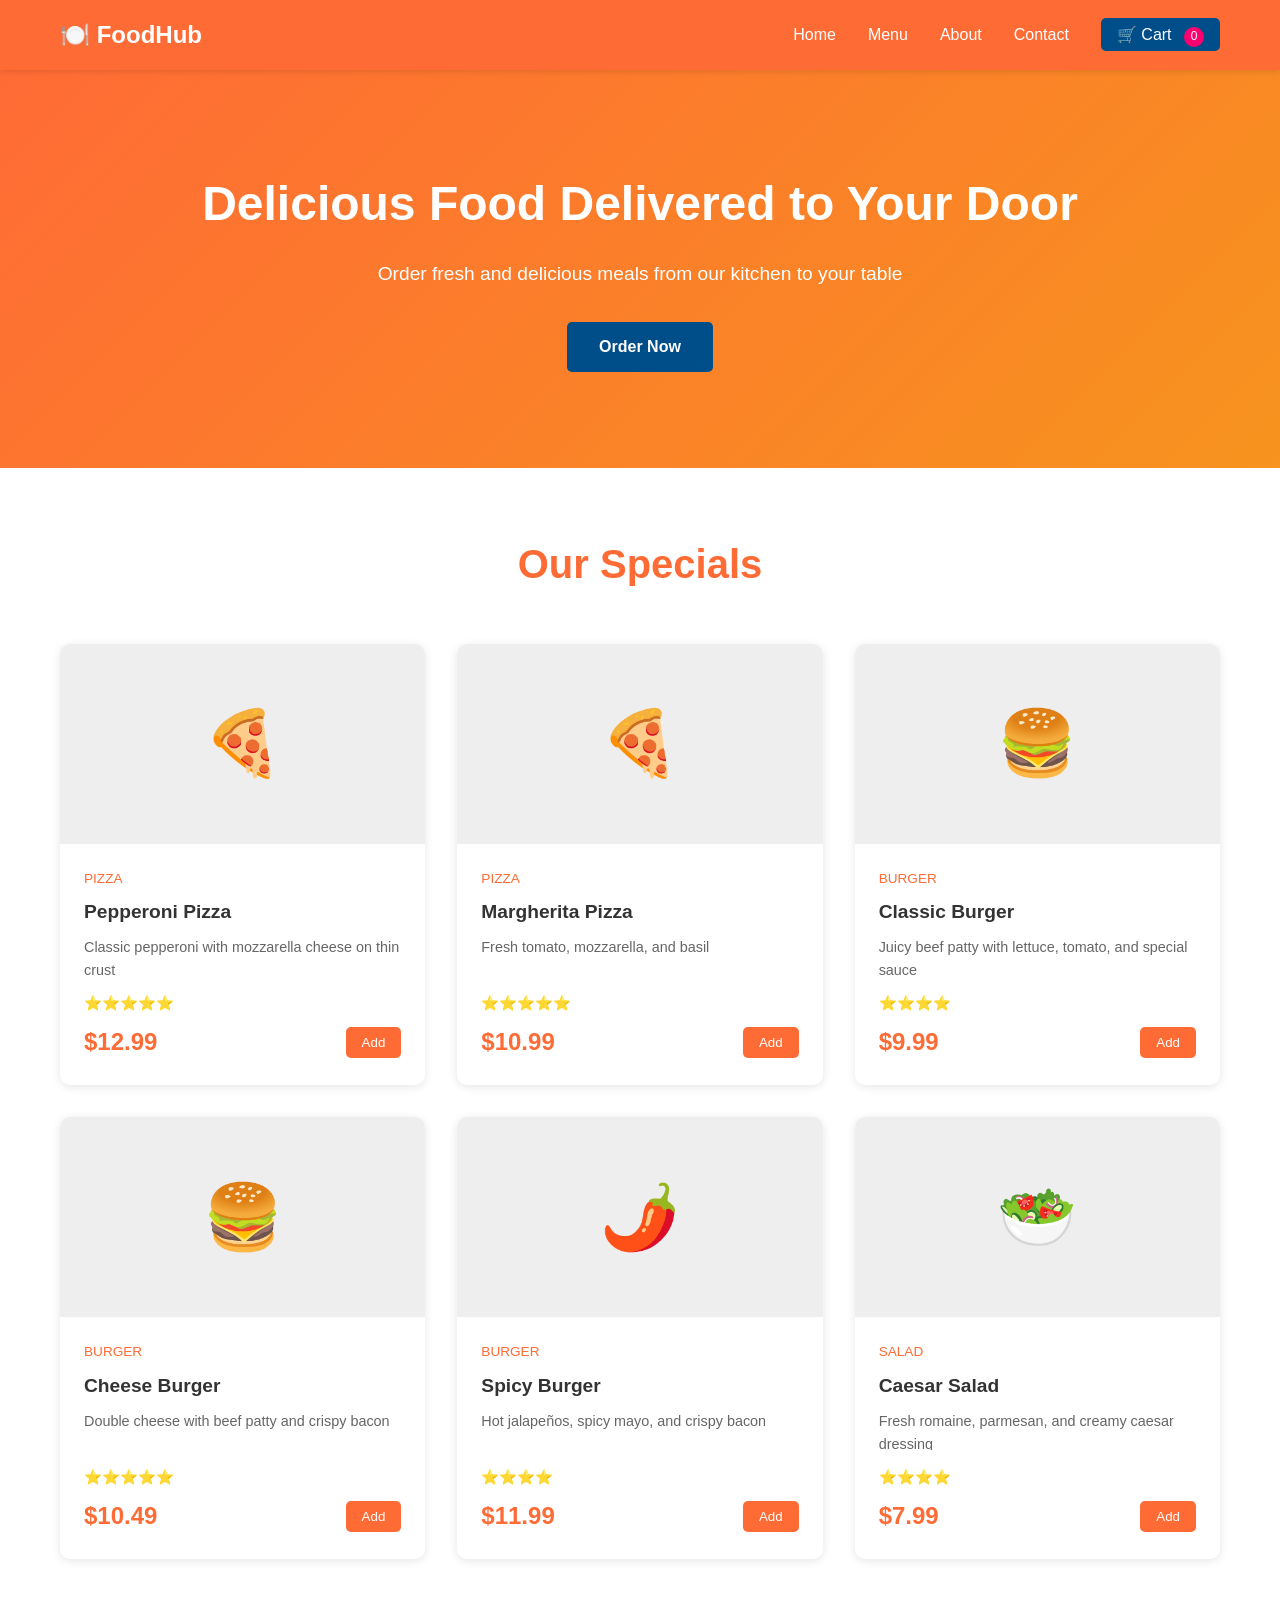
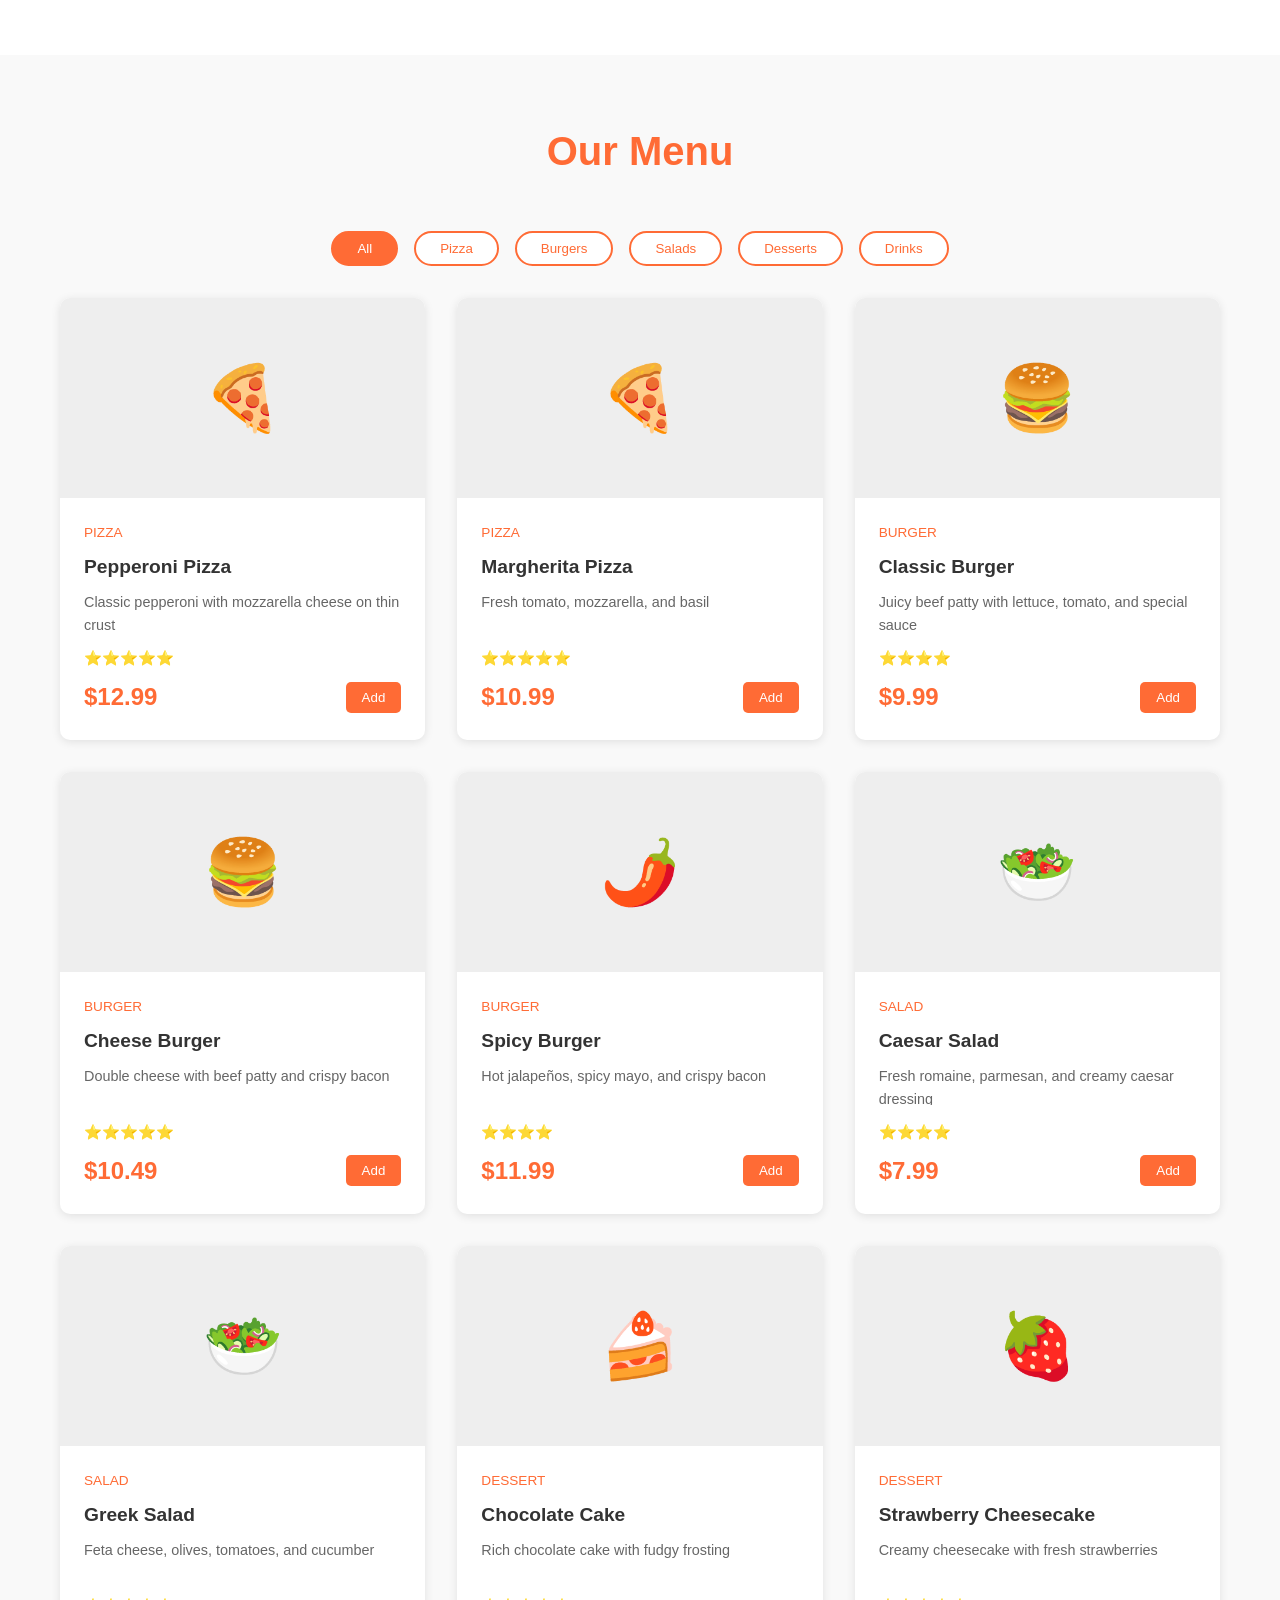
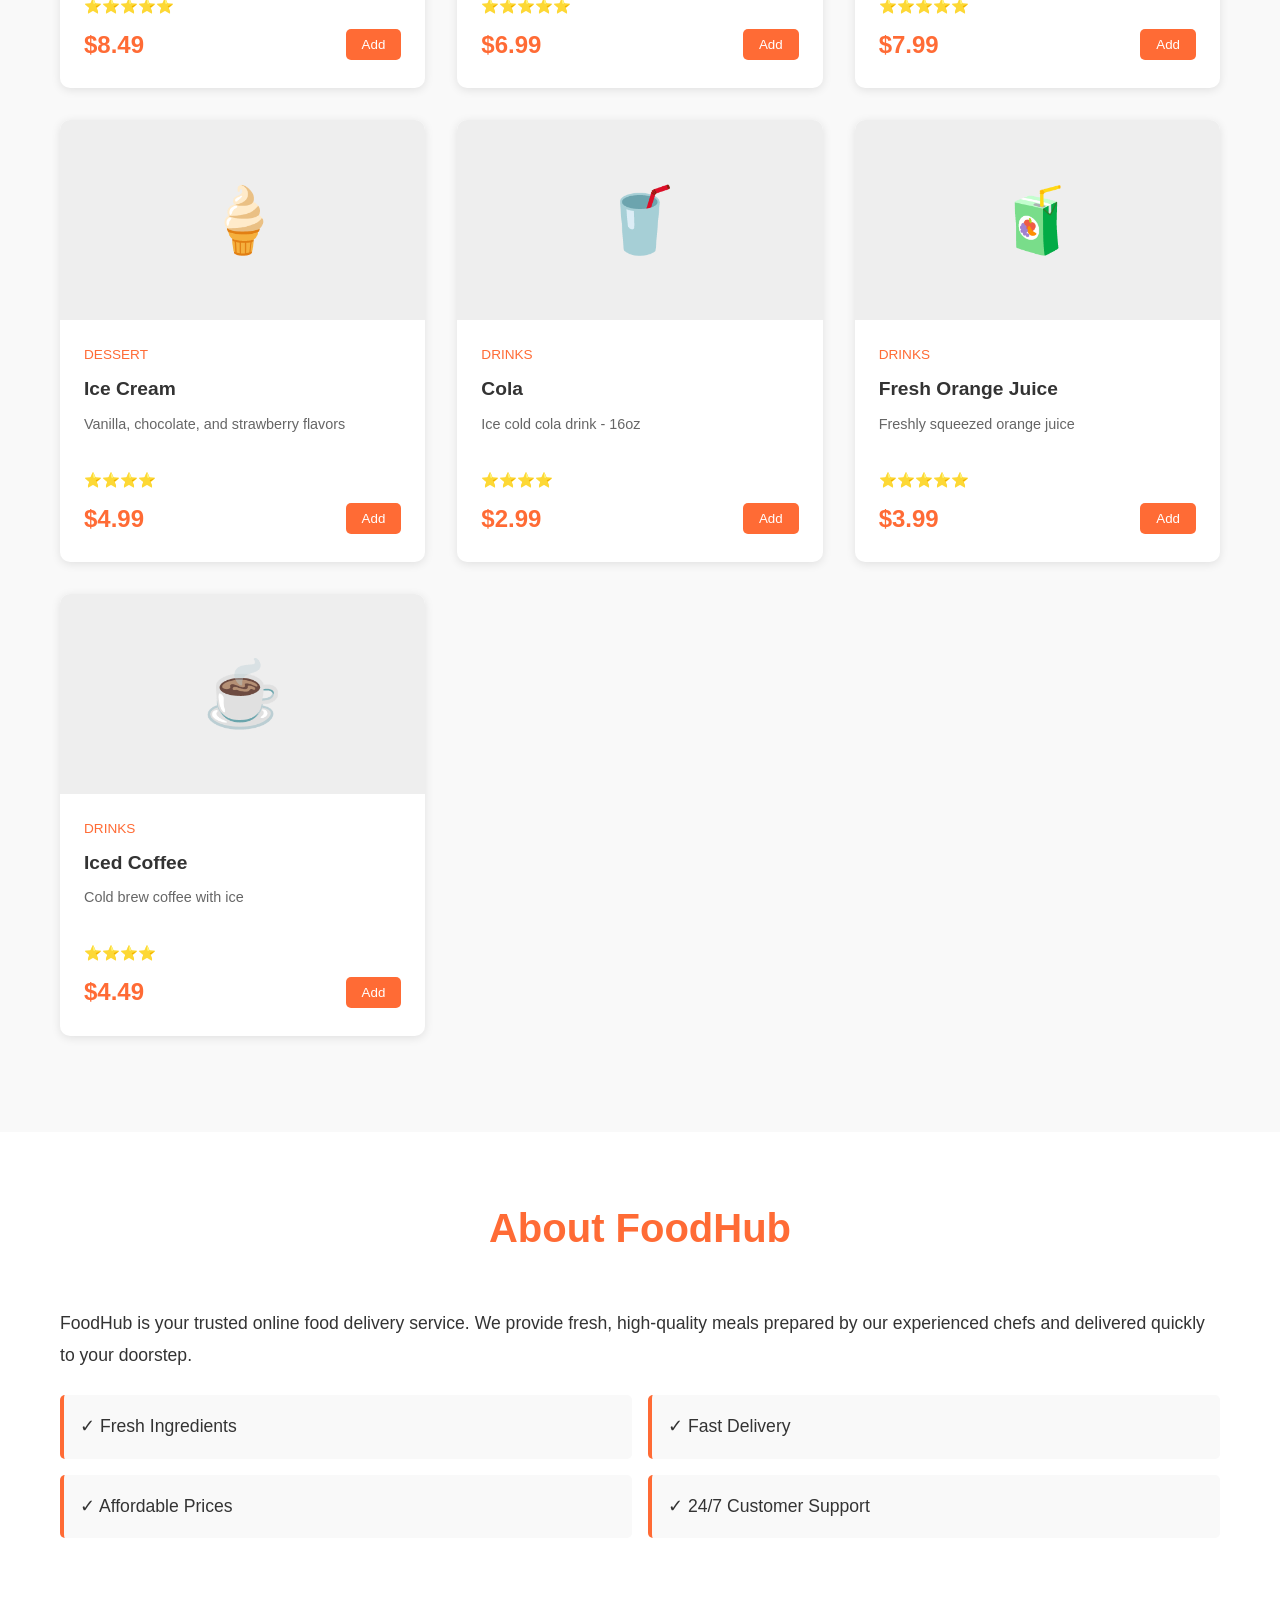
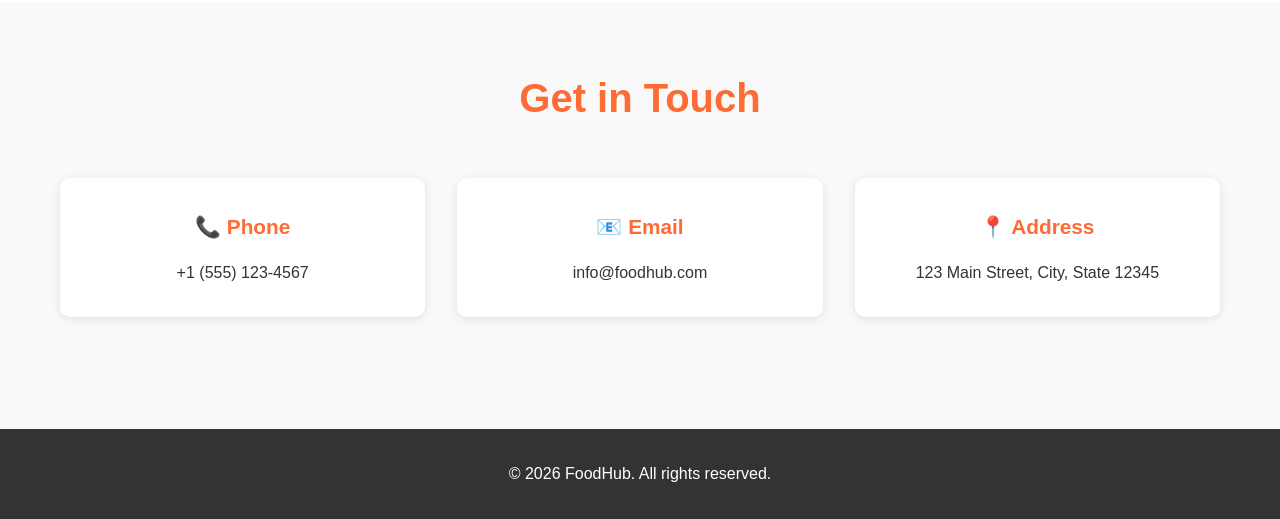
==== index.html @ d79af3c3 "Initial commit: FoodHub - Online Food Delivery Website" ====
<!DOCTYPE html>
<html lang="en">
<head>
    <meta charset="UTF-8">
    <meta name="viewport" content="width=device-width, initial-scale=1.0">
    <title>FoodHub - Fresh Food Delivery</title>
    <link rel="stylesheet" href="styles.css">
</head>
<body>
    <!-- Navigation -->
    <nav class="navbar">
        <div class="container">
            <div class="nav-wrapper">
                <div class="logo">🍽️ FoodHub</div>
                <ul class="nav-menu">
                    <li><a href="#home">Home</a></li>
                    <li><a href="#menu">Menu</a></li>
                    <li><a href="#about">About</a></li>
                    <li><a href="#contact">Contact</a></li>
                    <li><a href="cart.html" class="cart-link">🛒 Cart <span id="cart-count">0</span></a></li>
                </ul>
            </div>
        </div>
    </nav>

    <!-- Hero Section -->
    <section id="home" class="hero">
        <div class="hero-content">
            <h1>Delicious Food Delivered to Your Door</h1>
            <p>Order fresh and delicious meals from our kitchen to your table</p>
            <a href="#menu" class="btn btn-primary">Order Now</a>
        </div>
    </section>

    <!-- Featured Products -->
    <section class="featured">
        <div class="container">
            <h2>Our Specials</h2>
            <div class="products-grid" id="featured-products">
                <!-- Products loaded by JavaScript -->
            </div>
        </div>
    </section>

    <!-- Menu Section -->
    <section id="menu" class="menu">
        <div class="container">
            <h2>Our Menu</h2>
            
            <!-- Category Filter -->
            <div class="category-filter">
                <button class="filter-btn active" data-category="all">All</button>
                <button class="filter-btn" data-category="pizza">Pizza</button>
                <button class="filter-btn" data-category="burger">Burgers</button>
                <button class="filter-btn" data-category="salad">Salads</button>
                <button class="filter-btn" data-category="dessert">Desserts</button>
                <button class="filter-btn" data-category="drinks">Drinks</button>
            </div>

            <!-- Products Grid -->
            <div class="products-grid" id="menu-products">
                <!-- Products loaded by JavaScript -->
            </div>
        </div>
    </section>

    <!-- About Section -->
    <section id="about" class="about">
        <div class="container">
            <h2>About FoodHub</h2>
            <div class="about-content">
                <div class="about-text">
                    <p>FoodHub is your trusted online food delivery service. We provide fresh, high-quality meals prepared by our experienced chefs and delivered quickly to your doorstep.</p>
                    <ul class="features">
                        <li>✓ Fresh Ingredients</li>
                        <li>✓ Fast Delivery</li>
                        <li>✓ Affordable Prices</li>
                        <li>✓ 24/7 Customer Support</li>
                    </ul>
                </div>
            </div>
        </div>
    </section>

    <!-- Contact Section -->
    <section id="contact" class="contact">
        <div class="container">
            <h2>Get in Touch</h2>
            <div class="contact-info">
                <div class="contact-item">
                    <h3>📞 Phone</h3>
                    <p>+1 (555) 123-4567</p>
                </div>
                <div class="contact-item">
                    <h3>📧 Email</h3>
                    <p>info@foodhub.com</p>
                </div>
                <div class="contact-item">
                    <h3>📍 Address</h3>
                    <p>123 Main Street, City, State 12345</p>
                </div>
            </div>
        </div>
    </section>

    <!-- Footer -->
    <footer class="footer">
        <div class="container">
            <p>&copy; 2026 FoodHub. All rights reserved.</p>
        </div>
    </footer>

    <!-- Product Modal -->
    <div id="product-modal" class="modal">
        <div class="modal-content">
            <span class="close">&times;</span>
            <div id="modal-body">
                <!-- Product details loaded here -->
            </div>
        </div>
    </div>

    <script src="script.js"></script>
</body>
</html>
---- styles.css ----
/* General Styles */
* {
    margin: 0;
    padding: 0;
    box-sizing: border-box;
}

body {
    font-family: 'Segoe UI', Tahoma, Geneva, Verdana, sans-serif;
    line-height: 1.6;
    color: #333;
    background-color: #f9f9f9;
}

.container {
    max-width: 1200px;
    margin: 0 auto;
    padding: 0 20px;
}

/* Navigation */
.navbar {
    background-color: #ff6b35;
    color: white;
    padding: 1rem 0;
    position: sticky;
    top: 0;
    z-index: 100;
    box-shadow: 0 2px 5px rgba(0,0,0,0.1);
}

.nav-wrapper {
    display: flex;
    justify-content: space-between;
    align-items: center;
}

.logo {
    font-size: 1.5rem;
    font-weight: bold;
}

.nav-menu {
    display: flex;
    list-style: none;
    gap: 2rem;
    align-items: center;
}

.nav-menu a {
    color: white;
    text-decoration: none;
    transition: opacity 0.3s;
}

.nav-menu a:hover {
    opacity: 0.8;
}

.cart-link {
    background-color: #004e89;
    padding: 0.5rem 1rem;
    border-radius: 5px;
    position: relative;
}

#cart-count {
    background-color: #ff006e;
    color: white;
    border-radius: 50%;
    width: 20px;
    height: 20px;
    display: inline-flex;
    align-items: center;
    justify-content: center;
    font-size: 0.75rem;
    margin-left: 0.5rem;
}

/* Hero Section */
.hero {
    background: linear-gradient(135deg, #ff6b35 0%, #f7931e 100%);
    color: white;
    padding: 6rem 2rem;
    text-align: center;
}

.hero-content h1 {
    font-size: 3rem;
    margin-bottom: 1rem;
}

.hero-content p {
    font-size: 1.2rem;
    margin-bottom: 2rem;
}

/* Buttons */
.btn {
    display: inline-block;
    padding: 0.75rem 2rem;
    text-decoration: none;
    border: none;
    border-radius: 5px;
    cursor: pointer;
    transition: all 0.3s;
    font-size: 1rem;
    font-weight: bold;
}

.btn-primary {
    background-color: #004e89;
    color: white;
}

.btn-primary:hover {
    background-color: #003d70;
    transform: translateY(-2px);
}

.btn-secondary {
    background-color: #f7931e;
    color: white;
}

.btn-secondary:hover {
    background-color: #e68317;
}

.btn-success {
    background-color: #28a745;
    color: white;
}

.btn-success:hover {
    background-color: #218838;
}

/* Featured Section */
.featured,
.menu,
.about,
.contact {
    padding: 4rem 2rem;
}

.featured {
    background-color: white;
}

.featured h2,
.menu h2,
.about h2,
.contact h2 {
    text-align: center;
    font-size: 2.5rem;
    margin-bottom: 3rem;
    color: #ff6b35;
}

/* Products Grid */
.products-grid {
    display: grid;
    grid-template-columns: repeat(auto-fill, minmax(280px, 1fr));
    gap: 2rem;
    margin-bottom: 2rem;
}

.product-card {
    background-color: white;
    border-radius: 10px;
    overflow: hidden;
    box-shadow: 0 2px 10px rgba(0,0,0,0.1);
    transition: transform 0.3s, box-shadow 0.3s;
    cursor: pointer;
}

.product-card:hover {
    transform: translateY(-5px);
    box-shadow: 0 5px 20px rgba(0,0,0,0.15);
}

.product-image {
    width: 100%;
    height: 200px;
    background-color: #eee;
    display: flex;
    align-items: center;
    justify-content: center;
    font-size: 4rem;
    overflow: hidden;
}

.product-info {
    padding: 1.5rem;
}

.product-name {
    font-size: 1.2rem;
    font-weight: bold;
    margin-bottom: 0.5rem;
}

.product-category {
    color: #ff6b35;
    font-size: 0.85rem;
    margin-bottom: 0.5rem;
}

.product-description {
    color: #666;
    font-size: 0.9rem;
    margin-bottom: 1rem;
    height: 40px;
    overflow: hidden;
}

.product-footer {
    display: flex;
    justify-content: space-between;
    align-items: center;
}

.product-price {
    font-size: 1.5rem;
    font-weight: bold;
    color: #ff6b35;
}

.product-rating {
    color: #ffc107;
    font-size: 0.9rem;
}

.add-to-cart-btn {
    padding: 0.5rem 1rem;
    background-color: #ff6b35;
    color: white;
    border: none;
    border-radius: 5px;
    cursor: pointer;
    transition: background-color 0.3s;
}

.add-to-cart-btn:hover {
    background-color: #e55a25;
}

/* Category Filter */
.category-filter {
    display: flex;
    justify-content: center;
    gap: 1rem;
    margin-bottom: 2rem;
    flex-wrap: wrap;
}

.filter-btn {
    padding: 0.5rem 1.5rem;
    border: 2px solid #ff6b35;
    background-color: white;
    color: #ff6b35;
    border-radius: 25px;
    cursor: pointer;
    transition: all 0.3s;
}

.filter-btn.active,
.filter-btn:hover {
    background-color: #ff6b35;
    color: white;
}

/* Menu Section */
.menu {
    background-color: #f9f9f9;
}

/* About Section */
.about {
    background-color: white;
}

.about-content {
    display: grid;
    grid-template-columns: 1fr;
    gap: 2rem;
}

.about-text {
    font-size: 1.1rem;
    line-height: 1.8;
}

.about-text p {
    margin-bottom: 1.5rem;
}

.features {
    list-style: none;
    display: grid;
    grid-template-columns: repeat(2, 1fr);
    gap: 1rem;
}

.features li {
    padding: 1rem;
    background-color: #f9f9f9;
    border-left: 4px solid #ff6b35;
    border-radius: 5px;
}

/* Contact Section */
.contact {
    background-color: #f9f9f9;
}

.contact-info {
    display: grid;
    grid-template-columns: repeat(auto-fit, minmax(250px, 1fr));
    gap: 2rem;
    margin-top: 2rem;
}

.contact-item {
    background-color: white;
    padding: 2rem;
    border-radius: 10px;
    text-align: center;
    box-shadow: 0 2px 10px rgba(0,0,0,0.1);
}

.contact-item h3 {
    color: #ff6b35;
    margin-bottom: 1rem;
    font-size: 1.3rem;
}

/* Modal */
.modal {
    display: none;
    position: fixed;
    z-index: 1000;
    left: 0;
    top: 0;
    width: 100%;
    height: 100%;
    background-color: rgba(0,0,0,0.4);
    animation: fadeIn 0.3s;
}

@keyframes fadeIn {
    from { opacity: 0; }
    to { opacity: 1; }
}

.modal-content {
    background-color: white;
    margin: 5% auto;
    padding: 2rem;
    border-radius: 10px;
    width: 90%;
    max-width: 600px;
    box-shadow: 0 5px 20px rgba(0,0,0,0.3);
    animation: slideIn 0.3s;
}

@keyframes slideIn {
    from { transform: translateY(-50px); opacity: 0; }
    to { transform: translateY(0); opacity: 1; }
}

.close {
    color: #aaa;
    float: right;
    font-size: 28px;
    font-weight: bold;
    cursor: pointer;
}

.close:hover {
    color: #ff6b35;
}

.modal-body {
    margin-top: 1rem;
}

.modal-product-image {
    width: 100%;
    height: 300px;
    background-color: #eee;
    display: flex;
    align-items: center;
    justify-content: center;
    font-size: 5rem;
    border-radius: 10px;
    margin-bottom: 1.5rem;
}

.modal-product-name {
    font-size: 2rem;
    font-weight: bold;
    color: #333;
    margin-bottom: 0.5rem;
}

.modal-product-price {
    font-size: 1.8rem;
    color: #ff6b35;
    margin-bottom: 1rem;
}

.modal-product-description {
    color: #666;
    margin-bottom: 1.5rem;
    line-height: 1.8;
}

.quantity-control {
    display: flex;
    align-items: center;
    gap: 1rem;
    margin-bottom: 1.5rem;
}

.quantity-control button {
    padding: 0.5rem 1rem;
    border: 1px solid #ddd;
    background-color: white;
    cursor: pointer;
    border-radius: 5px;
}

.quantity-control input {
    width: 50px;
    padding: 0.5rem;
    text-align: center;
    border: 1px solid #ddd;
    border-radius: 5px;
}

/* Footer */
.footer {
    background-color: #333;
    color: white;
    text-align: center;
    padding: 2rem;
    margin-top: 3rem;
}

/* Responsive */
@media (max-width: 768px) {
    .nav-menu {
        gap: 1rem;
        font-size: 0.9rem;
    }

    .hero-content h1 {
        font-size: 2rem;
    }

    .products-grid {
        grid-template-columns: repeat(auto-fill, minmax(200px, 1fr));
    }

    .featured h2,
    .menu h2,
    .about h2,
    .contact h2 {
        font-size: 2rem;
    }

    .features {
        grid-template-columns: 1fr;
    }
}

@media (max-width: 480px) {
    .nav-menu {
        flex-direction: column;
        gap: 0.5rem;
    }

    .hero-content h1 {
        font-size: 1.5rem;
    }

    .products-grid {
        grid-template-columns: 1fr;
    }
}
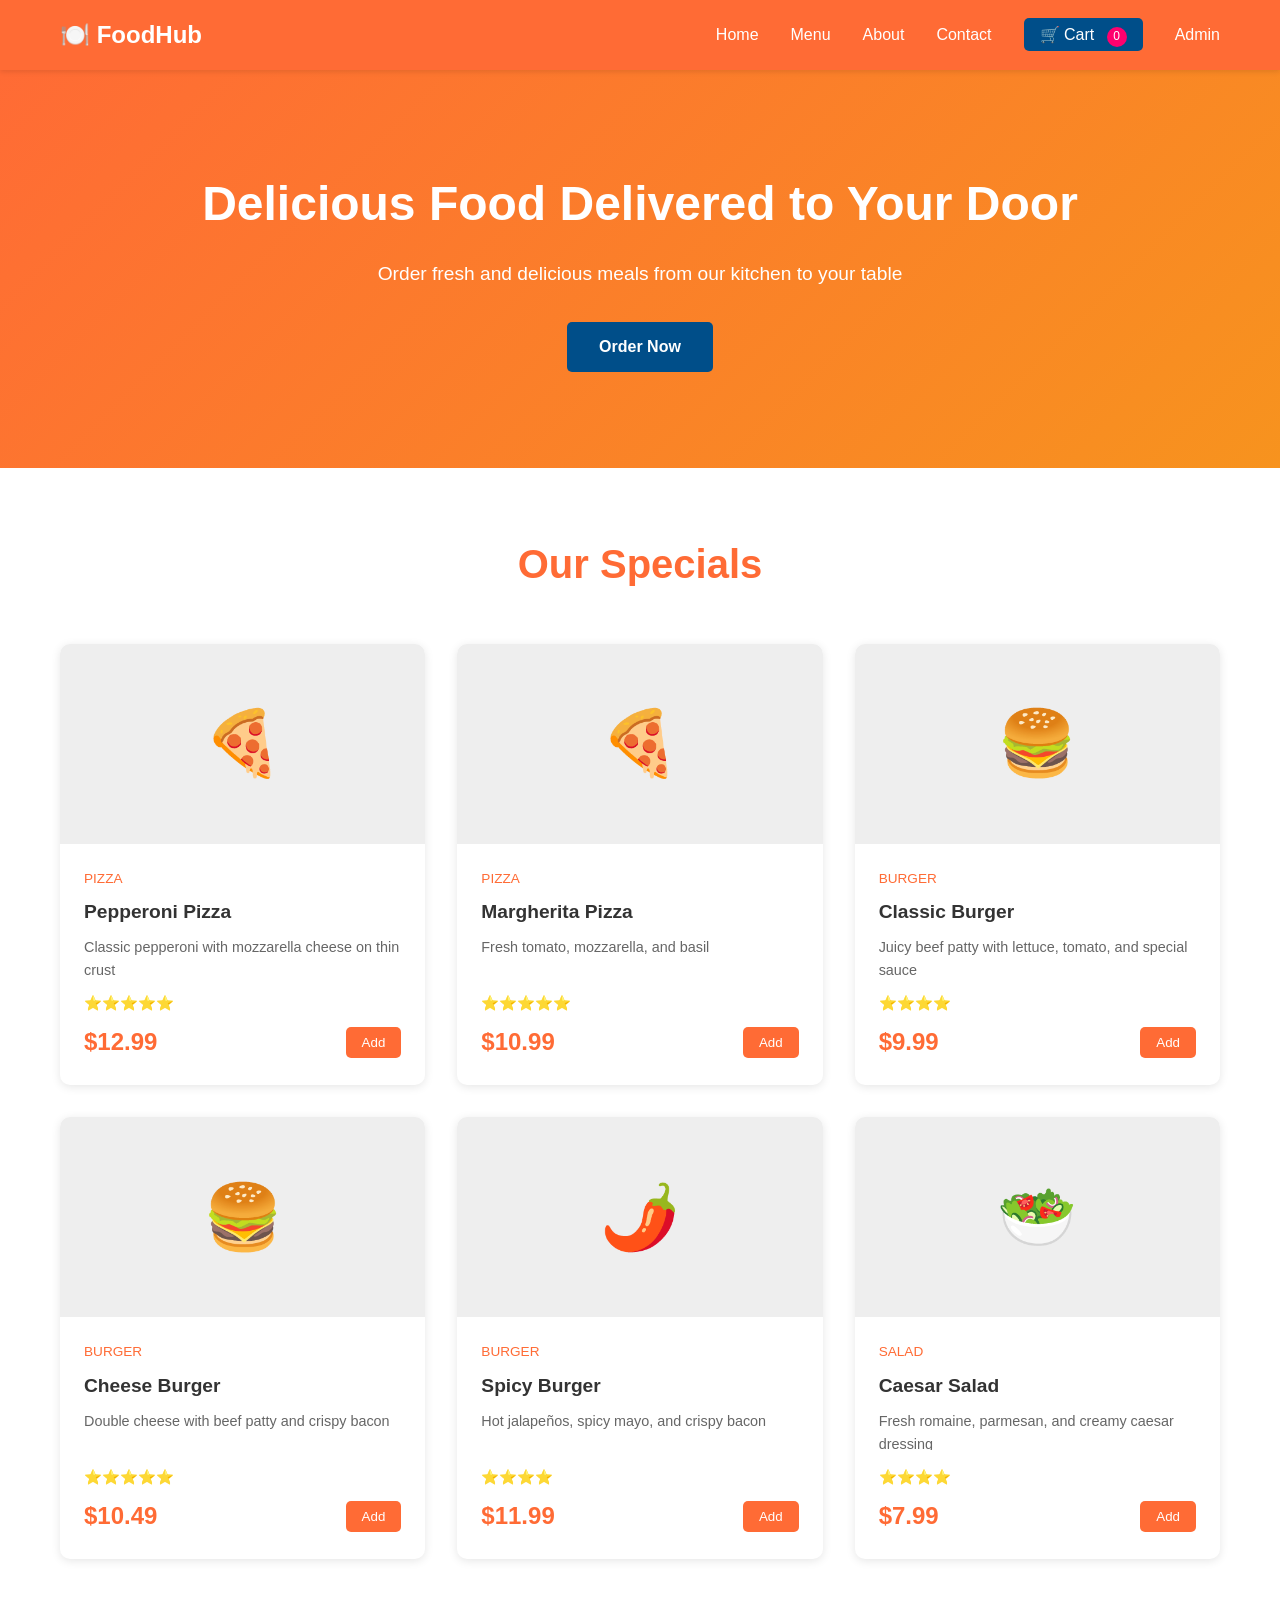
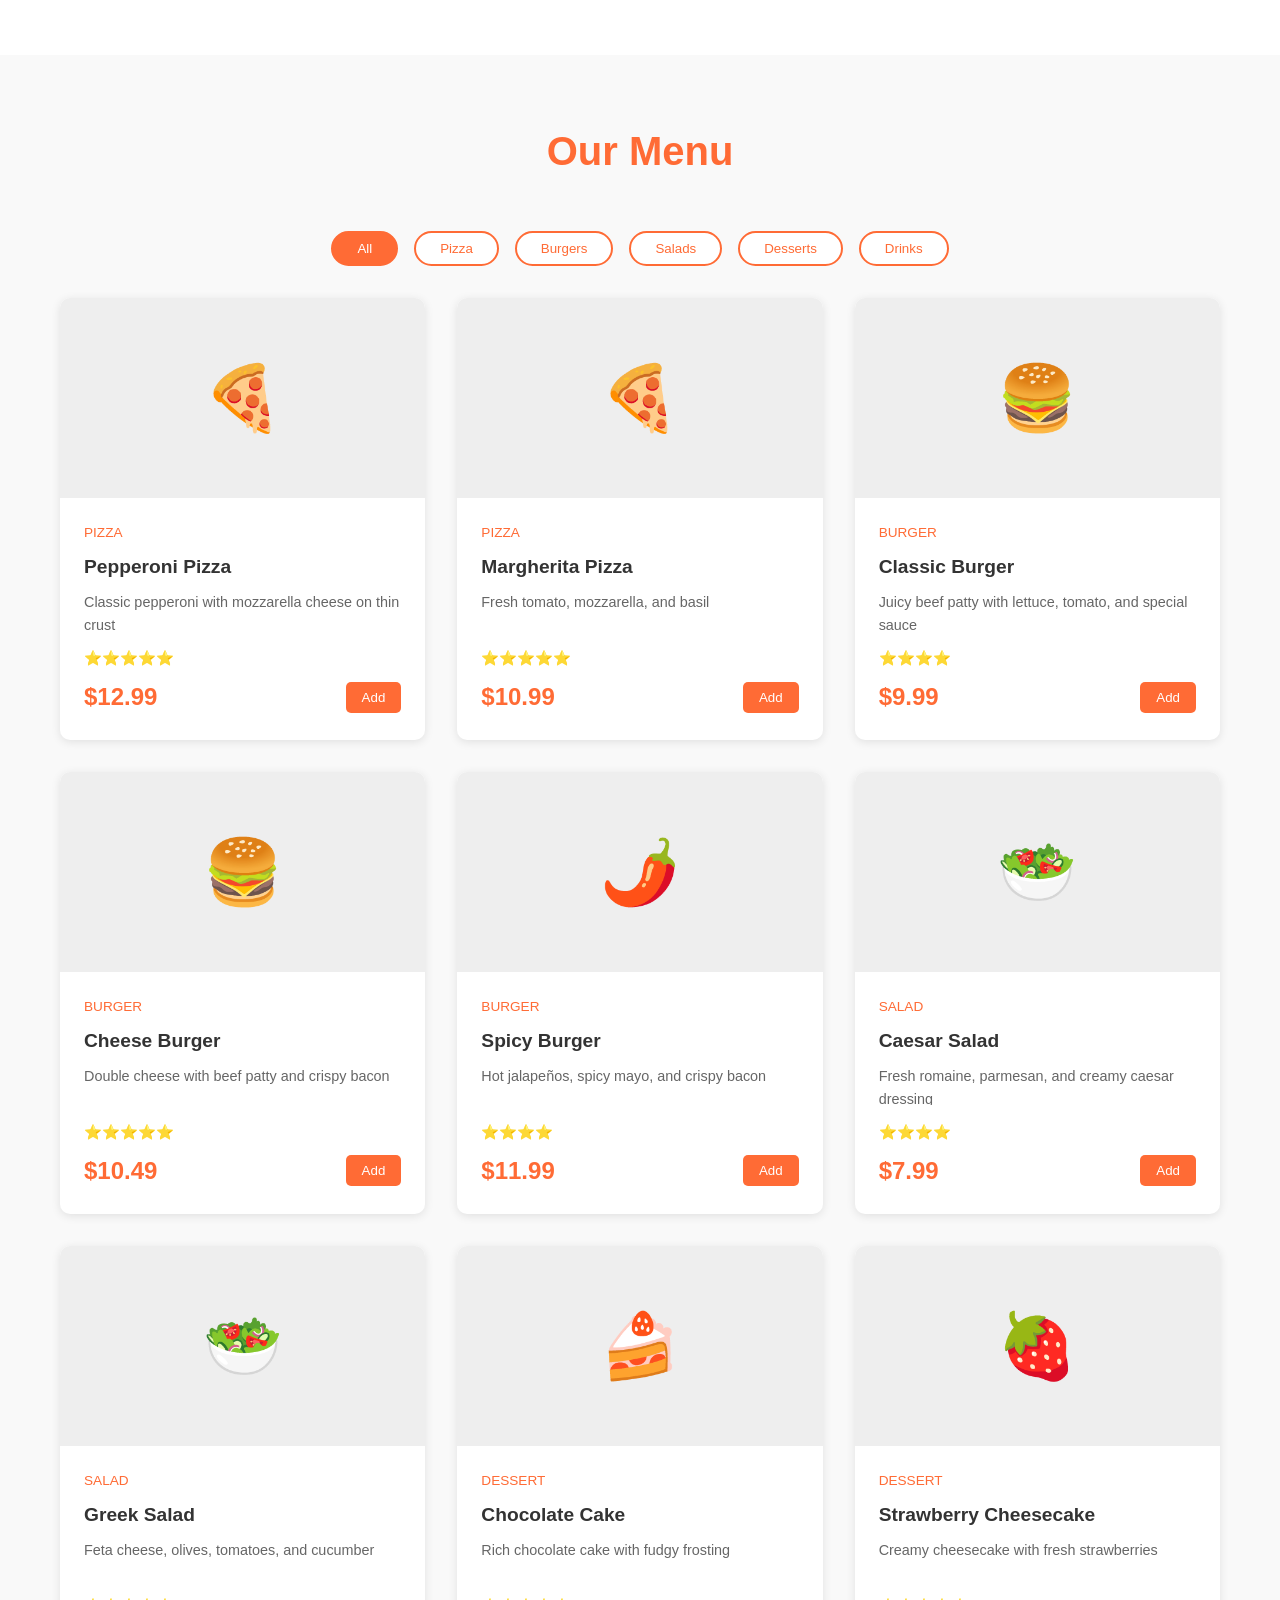
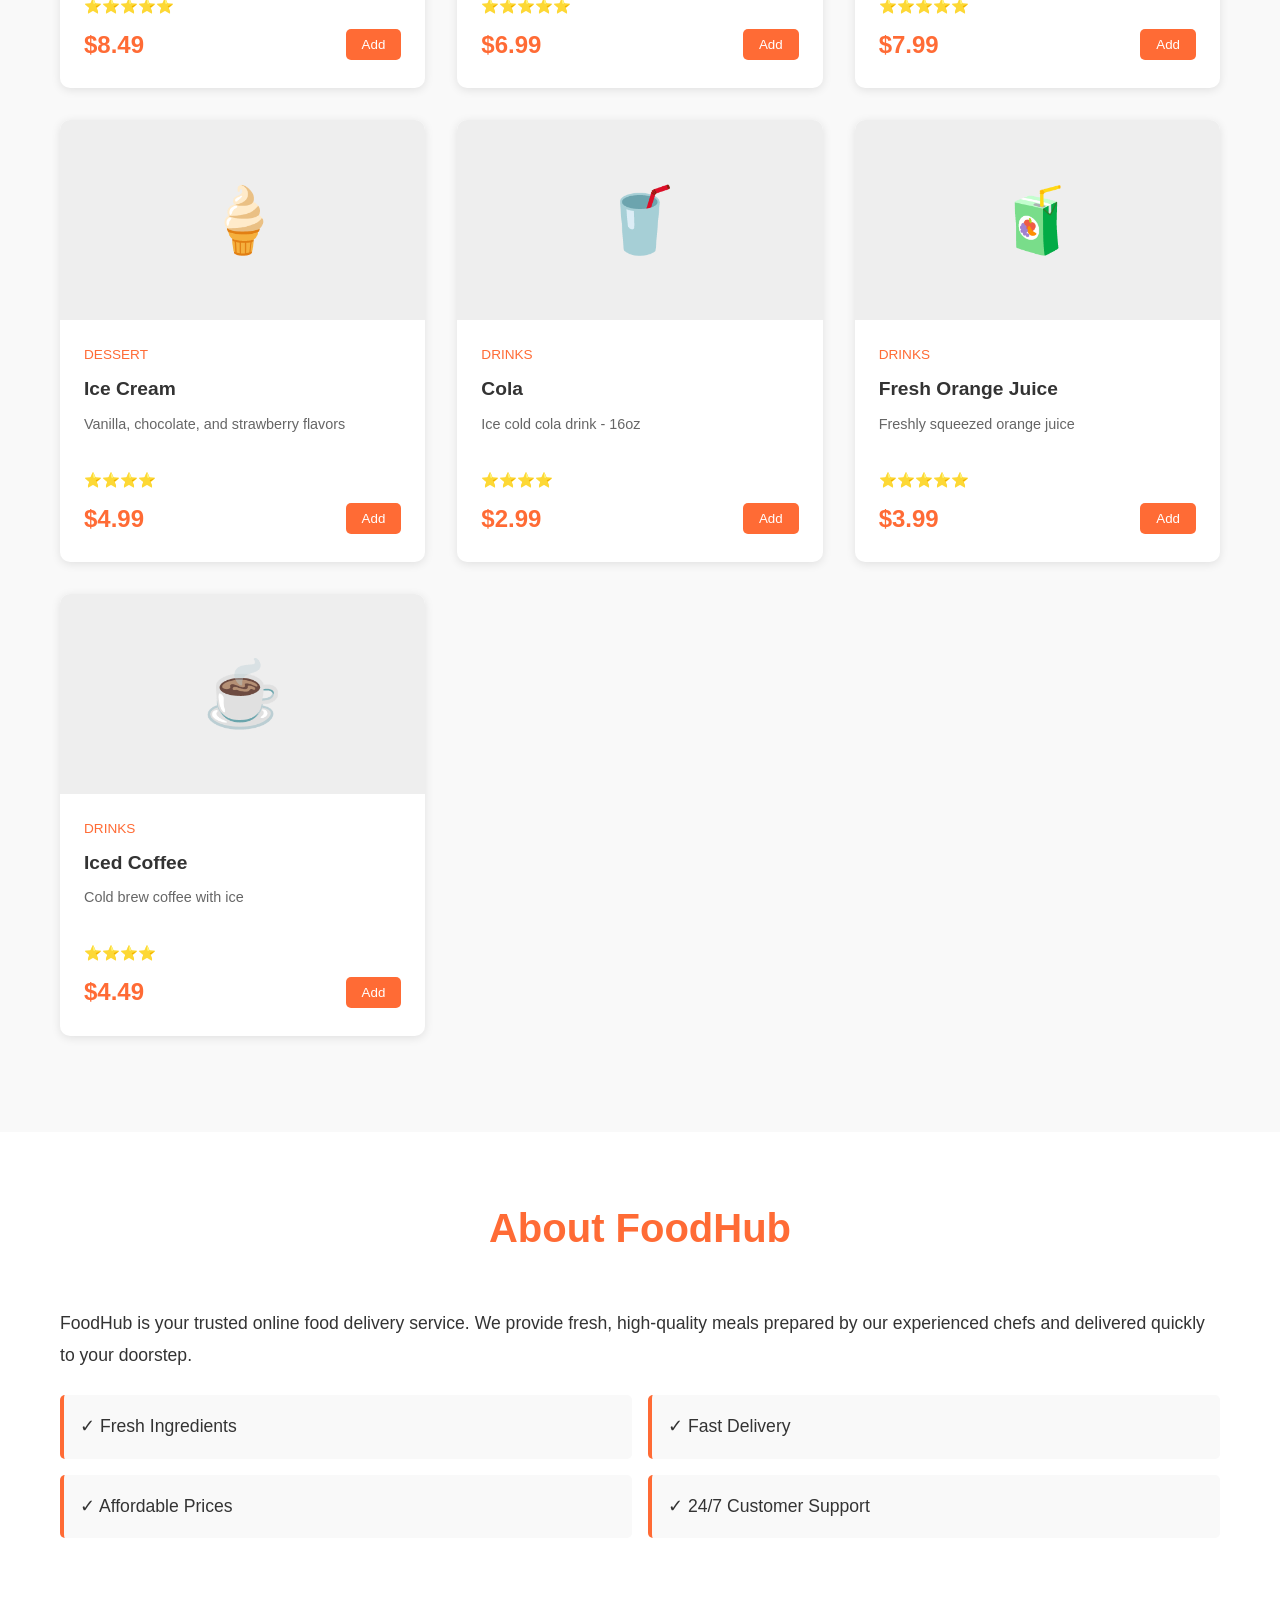
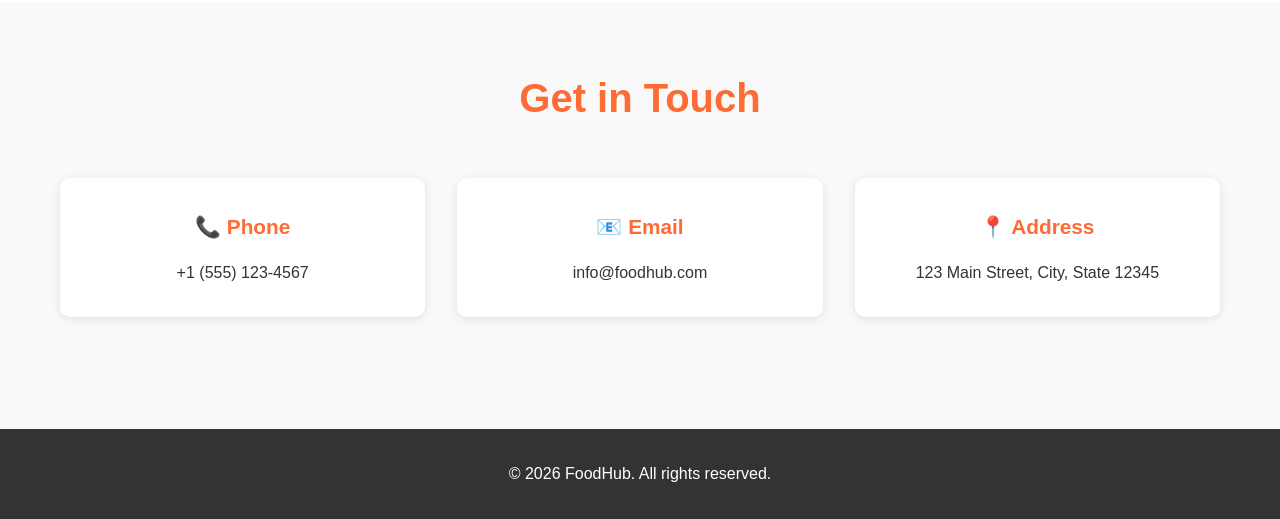
==== commit 854283d1: "first commit" ====
--- a/index.html
+++ b/index.html
@@ -18,6 +18,7 @@
                     <li><a href="#about">About</a></li>
                     <li><a href="#contact">Contact</a></li>
                     <li><a href="cart.html" class="cart-link">🛒 Cart <span id="cart-count">0</span></a></li>
+                    <li><a href="admin-login.html">Admin</a></li>
                 </ul>
             </div>
         </div>
--- a/styles.css
+++ b/styles.css
@@ -490,3 +490,171 @@
         grid-template-columns: 1fr;
     }
 }
+
+/* Admin Page Styles */
+.admin-section {
+    padding: 4rem 2rem;
+    background-color: #f9f9f9;
+}
+
+.admin-tabs {
+    display: flex;
+    gap: 1rem;
+    flex-wrap: wrap;
+    margin-bottom: 1.5rem;
+}
+
+.tab-btn {
+    border: 2px solid #ff6b35;
+    background-color: white;
+    color: #ff6b35;
+    padding: 0.75rem 1.5rem;
+    border-radius: 30px;
+    cursor: pointer;
+    transition: all 0.25s ease;
+}
+
+.tab-btn.active,
+.tab-btn:hover {
+    background-color: #ff6b35;
+    color: white;
+}
+
+.admin-order-table {
+    width: 100%;
+    border-collapse: collapse;
+    margin-top: 1rem;
+    background-color: white;
+    box-shadow: 0 2px 10px rgba(0,0,0,0.1);
+    border-radius: 10px;
+    overflow: hidden;
+}
+
+.admin-order-table th,
+.admin-order-table td {
+    padding: 1rem;
+    border-bottom: 1px solid #eee;
+}
+
+.admin-order-table th {
+    background-color: #004e89;
+    color: white;
+    text-align: left;
+}
+
+.admin-order-table tbody tr:hover {
+    background-color: #fff7f0;
+}
+
+.order-status {
+    padding: 0.4rem 0.75rem;
+    border-radius: 999px;
+    font-size: 0.9rem;
+    font-weight: bold;
+}
+
+.order-status.pending {
+    background-color: #fff4e6;
+    color: #d97706;
+}
+
+.order-status.completed {
+    background-color: #e6ffed;
+    color: #166534;
+}
+
+.admin-header {
+    display: flex;
+    justify-content: space-between;
+    align-items: center;
+    flex-wrap: wrap;
+    gap: 1rem;
+    margin-bottom: 2rem;
+}
+
+.admin-header h1 {
+    color: #ff6b35;
+    font-size: 2.5rem;
+}
+
+.admin-actions {
+    display: flex;
+    gap: 1rem;
+    flex-wrap: wrap;
+}
+
+.admin-table {
+    width: 100%;
+    border-collapse: collapse;
+    background-color: white;
+    box-shadow: 0 2px 10px rgba(0,0,0,0.1);
+    border-radius: 10px;
+    overflow: hidden;
+}
+
+.admin-table th,
+.admin-table td {
+    padding: 1rem;
+    border-bottom: 1px solid #eee;
+    text-align: left;
+}
+
+.admin-table th {
+    background-color: #ff6b35;
+    color: white;
+    font-weight: 600;
+}
+
+.admin-table tbody tr:hover {
+    background-color: #fff7f0;
+}
+
+.admin-table td.actions {
+    display: flex;
+    gap: 0.5rem;
+}
+
+.admin-form {
+    background-color: white;
+    padding: 2rem;
+    border-radius: 10px;
+    box-shadow: 0 2px 10px rgba(0,0,0,0.1);
+    margin-top: 2rem;
+}
+
+.admin-form label {
+    display: block;
+    font-weight: 600;
+    margin-bottom: 0.5rem;
+    color: #333;
+}
+
+.admin-form input,
+.admin-form select,
+.admin-form textarea {
+    width: 100%;
+    padding: 0.9rem 1rem;
+    margin-bottom: 1rem;
+    border: 1px solid #ddd;
+    border-radius: 8px;
+    font-size: 1rem;
+}
+
+.admin-form textarea {
+    resize: vertical;
+    min-height: 120px;
+}
+
+.admin-form-buttons {
+    display: flex;
+    gap: 1rem;
+    flex-wrap: wrap;
+}
+
+.admin-empty-state {
+    background-color: white;
+    padding: 2rem;
+    border-radius: 10px;
+    text-align: center;
+    box-shadow: 0 2px 10px rgba(0,0,0,0.1);
+}
